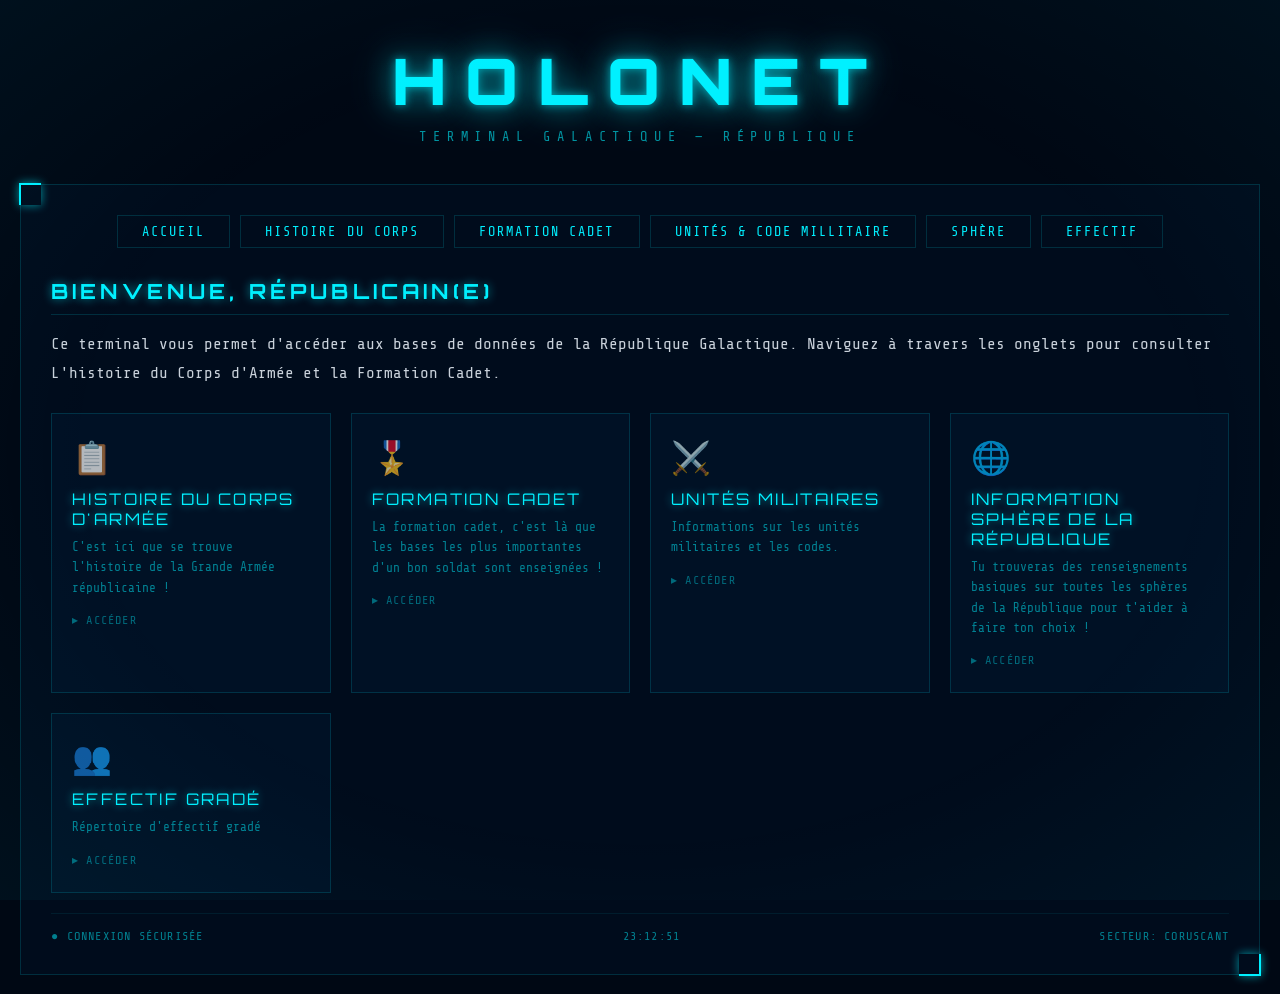
==== index.html @ aa52cb08 "Add files via upload" ====
<!DOCTYPE html>
<html lang="fr">
<head>
  <meta charset="UTF-8">
  <meta name="viewport" content="width=device-width, initial-scale=1.0">
  <title>HoloNet — Terminal Galactique de la République</title>
  <meta name="description" content="Terminal d'accès aux bases de données de la République Galactique. Histoire du Corps d'Armée et Formation Cadet.">
  <link rel="stylesheet" href="style.css">
  <link rel="icon" type="image/x-icon" href="images/ICONE.png">

  <!-- DISCORD / OPEN GRAPH EMBED -->
  <meta property="og:type" content="website">
  <meta property="og:title" content="HoloNet — République Galactique">
  <meta property="og:description" content="Terminal d'accès aux bases de données de la République. Histoire du Corps d'Armée et Formation Cadet.">
  <meta property="og:url" content="https://insanity-chan.github.io/Tryingthingsout/">
  <meta property="og:image" content="https://insanity-chan.github.io/Tryingthingsout/preview.png">
  <meta property="og:site_name" content="HoloNet">
  <meta name="theme-color" content="#00f0ff">

  <!-- TWITTER CARD -->
  <meta name="twitter:card" content="summary_large_image">
  <meta name="twitter:title" content="HoloNet — République Galactique">
  <meta name="twitter:description" content="Terminal d'accès aux bases de données de la République.">
  <meta name="twitter:image" content="https://insanity-chan.github.io/Tryingthingsout/preview.png">

  <style>
    /* === IMAGE EN ARRIÈRE-PLAN === */
    /* Remplace le chemin par ton image */
    body {
      background-image: url('images/fond.png');
      background-size: cover;
      background-position: center;
      background-attachment: fixed;
      background-repeat: no-repeat;
    }

    /* Voile sombre pour garder le texte lisible par-dessus l'image */
    body::before {
      content: '';
      position: fixed;
      top: 0; left: 0;
      width: 100%; height: 100%;
      background: rgba(0, 8, 20, 0.75);
      z-index: -1;
    }

    /* CARTES CLIQUABLES */
    .holo-cards-link {
      display: grid;
      grid-template-columns: repeat(auto-fit, minmax(250px, 1fr));
      gap: 20px;
      margin-top: 25px;
      text-decoration: none;
    }

    .holo-card-link {
      display: block;
      text-decoration: none;
      border: 1px solid var(--holo-dim);
      padding: 25px 20px;
      background: rgba(0, 26, 51, 0.4);
      transition: all 0.3s;
      position: relative;
      overflow: hidden;
    }

    .holo-card-link::before {
      content: '';
      position: absolute;
      top: 0; left: -100%;
      width: 100%; height: 100%;
      background: linear-gradient(90deg, transparent, rgba(0,240,255,0.05), transparent);
      transition: left 0.5s;
    }

    .holo-card-link:hover::before {
      left: 100%;
    }

    .holo-card-link:hover {
      border-color: var(--holo-cyan);
      box-shadow: 0 0 20px var(--holo-glow), inset 0 0 20px rgba(0,240,255,0.05);
      transform: translateY(-3px);
    }

    .holo-card-link .card-icon {
      font-size: 2rem;
      margin-bottom: 12px;
      opacity: 0.7;
    }

    .holo-card-link .card-title {
      font-family: 'Orbitron', sans-serif;
      font-size: 1rem;
      letter-spacing: 0.15em;
      text-transform: uppercase;
      color: var(--holo-cyan);
      text-shadow: 0 0 8px var(--holo-glow);
      margin-bottom: 8px;
    }

    .holo-card-link .card-desc {
      font-size: 0.8rem;
      opacity: 0.5;
      line-height: 1.6;
    }

    .holo-card-link .card-arrow {
      margin-top: 15px;
      font-size: 0.75rem;
      opacity: 0.4;
      letter-spacing: 0.1em;
      text-transform: uppercase;
    }

    .holo-card-link:hover .card-arrow {
      opacity: 1;
    }

    .holo-placeholder {
      border: 1px dashed var(--holo-dim);
      padding: 25px 20px;
      background: rgba(0, 26, 51, 0.2);
      transition: all 0.3s;
      cursor: default;
    }

    .holo-placeholder:hover {
      border-color: rgba(0,240,255,0.3);
      background: rgba(0, 26, 51, 0.3);
    }

    .holo-placeholder .card-icon {
      font-size: 2rem;
      margin-bottom: 12px;
      opacity: 0.4;
    }

    .holo-placeholder .card-title {
      font-family: 'Orbitron', sans-serif;
      font-size: 1rem;
      letter-spacing: 0.15em;
      text-transform: uppercase;
      color: var(--holo-cyan);
      opacity: 0.4;
      margin-bottom: 8px;
    }

    .holo-placeholder .card-desc {
      font-size: 0.8rem;
      opacity: 0.3;
      line-height: 1.6;
      font-style: italic;
    }

    .holo-placeholder .card-tag {
      display: inline-block;
      margin-top: 12px;
      font-size: 0.7rem;
      padding: 3px 10px;
      border: 1px solid var(--holo-dim);
      opacity: 0.3;
      letter-spacing: 0.1em;
      text-transform: uppercase;
    }
  </style>
</head>
<body>

  <div id="boot-screen">
    <div class="boot-text">&gt; INITIALISATION DU TERMINAL HOLONET...</div>
    <div class="boot-text">&gt; CONNEXION AU RÉSEAU DE LA RÉPUBLIQUE...</div>
    <div class="boot-text">&gt; AUTHENTIFICATION : ACCORDÉE</div>
    <div class="boot-text">&gt; CHARGEMENT DES DONNÉES...</div>
    <div class="boot-bar"><div class="boot-bar-fill"></div></div>
  </div>

  <div class="holo-header">
    <h1>HoloNet</h1>
    <div class="subtitle">Terminal Galactique — République</div>
  </div>

  <div class="holo-frame">

    <div class="holo-nav">
      <a href="index.html"><button>Accueil</button></a>
      <a href="histoir.html"><button>Histoire du Corps</button></a>
      <a href="formation.html"><button>Formation Cadet</button></a>
      <a href="unites.html"><button>Unités & Code Millitaire</button></a>
      <a href="sphere.html"><button>Sphère</button></a>
      <a href="effectif.html"><button>Effectif</button></a>
    </div>

    <div class="holo-panel active">
      <h2>Bienvenue, Républicain(e)</h2>
      <p>Ce terminal vous permet d'accéder aux bases de données de la République Galactique. Naviguez à travers les onglets pour consulter L'histoire du Corps d'Armée et la Formation Cadet.</p>

            <div class="holo-cards-link">

        <!-- CARTE CLIQUABLE 1 -->
        <a href="histoir.html" class="holo-card-link">
          <div class="card-icon">📋</div>
          <div class="card-title">Histoire du Corps d'Armée</div>
          <div class="card-desc">C'est ici que se trouve l'histoire de la Grande Armée républicaine !</div>
          <div class="card-arrow">▸ Accéder</div>
        </a>

        <!-- CARTE CLIQUABLE 2 -->
        <a href="formation.html" class="holo-card-link">
          <div class="card-icon">🎖️</div>
          <div class="card-title">Formation Cadet</div>
          <div class="card-desc">La formation cadet, c'est là que les bases les plus importantes d'un bon soldat sont enseignées !</div>
          <div class="card-arrow">▸ Accéder</div>
        </a>

        <!-- CARTE CLIQUABLE 3 -->
        <a href="unites.html" class="holo-card-link">
          <div class="card-icon">⚔️</div>
          <div class="card-title">Unités Militaires</div>
          <div class="card-desc">Informations sur les unités militaires et les codes.</div>
          <div class="card-arrow">▸ Accéder</div>
        </a>

        <!-- CARTE CLIQUABLE 4 -->
        <a href="sphere.html" class="holo-card-link">
          <div class="card-icon">🌐</div>
          <div class="card-title">Information Sphère de la République</div>
          <div class="card-desc">Tu trouveras des renseignements basiques sur toutes les sphères de la République pour t'aider à faire ton choix !</div>
          <div class="card-arrow">▸ Accéder</div>
        </a>

              <!-- CARTE CLIQUABLE 5 -->
        <a href="effectif.html" class="holo-card-link">
          <div class="card-icon">👥</div>
          <div class="card-title">Effectif Gradé</div>
          <div class="card-desc">Répertoire d'effectif gradé</div>
          <div class="card-arrow">▸ Accéder</div>
        </a>

      </div>

    <div class="holo-status">
      <span><span class="blink">●</span> CONNEXION SÉCURISÉE</span>
      <span id="horloge">--:--:--</span>
      <span>SECTEUR: CORUSCANT</span>
    </div>
  </div>

  <script>
   setTimeout(() => {
  document.getElementById('boot-screen').style.display = 'none';
}, 700);

    function updateClock() {
      const now = new Date();
      const h = String(now.getHours()).padStart(2, '0');
      const m = String(now.getMinutes()).padStart(2, '0');
      const s = String(now.getSeconds()).padStart(2, '0');
      document.getElementById('horloge').textContent = `${h}:${m}:${s}`;
    }
    setInterval(updateClock, 1000);
    updateClock();
  </script>
</body>
</html>
---- style.css ----
@import url('https://fonts.googleapis.com/css2?family=Orbitron:wght@400;700;900&family=Share+Tech+Mono&display=swap');

:root {
  --holo-cyan: #00f0ff;
  --holo-blue: #0a84ff;
  --holo-deep: #001a33;
  --holo-glow: rgba(0, 240, 255, 0.6);
  --holo-dim: rgba(0, 240, 255, 0.15);
  --bg-dark: #000814;
  --text-white: #e0e8f0;
}

* { margin: 0; padding: 0; box-sizing: border-box; }

a, a:visited { color: var(--holo-cyan); text-decoration: none; }

body {
  background: var(--bg-dark);
  color: var(--text-white);
  font-family: 'Share Tech Mono', monospace;
  overflow-x: hidden;
  min-height: 100vh;
  position: relative;
}

body::before {
  content: '';
  position: fixed;
  top: 0; left: 0;
  width: 100%; height: 100%;
  background: repeating-linear-gradient(0deg, transparent 0px, transparent 2px, rgba(0,240,255,0.03) 3px, rgba(0,240,255,0.03) 4px);
  pointer-events: none;
  z-index: 9999;
}

body::after {
  content: '';
  position: fixed;
  top: 0; left: 0;
  width: 100%; height: 100%;
  background: radial-gradient(ellipse at center, transparent 60%, rgba(0,240,255,0.04) 100%);
  pointer-events: none;
  z-index: 9998;
  animation: flicker 6s infinite;
}

@keyframes flicker {
  0%,100% { opacity: 1; }
  92% { opacity: 1; }
  93% { opacity: 0.85; }
  94% { opacity: 1; }
  96% { opacity: 0.9; }
  97% { opacity: 1; }
}

.holo-header {
  text-align: center;
  padding: 40px 20px 20px;
}

.holo-header h1 {
  font-family: 'Orbitron', sans-serif;
  font-weight: 900;
  font-size: clamp(2rem, 6vw, 4rem);
  letter-spacing: 0.3em;
  text-transform: uppercase;
  color: var(--holo-cyan);
  text-shadow: 0 0 10px var(--holo-glow), 0 0 30px var(--holo-glow), 0 0 60px rgba(0,240,255,0.3);
  animation: textGlow 3s ease-in-out infinite alternate;
}

@keyframes textGlow {
  from { text-shadow: 0 0 10px var(--holo-glow), 0 0 30px var(--holo-glow), 0 0 60px rgba(0,240,255,0.3); }
  to   { text-shadow: 0 0 15px var(--holo-glow), 0 0 45px var(--holo-glow), 0 0 80px rgba(0,240,255,0.5); }
}

.holo-header .subtitle {
  font-size: 0.85rem;
  letter-spacing: 0.5em;
  margin-top: 8px;
  opacity: 0.6;
  text-transform: uppercase;
  color: var(--holo-cyan);
}

.holo-frame {
  position: relative;
  border: 1px solid var(--holo-dim);
  background: rgba(0, 26, 51, 0.3);
  backdrop-filter: blur(2px);
  margin: 20px;
  padding: 30px;
}

.holo-frame::before,
.holo-frame::after {
  content: '';
  position: absolute;
  width: 20px; height: 20px;
  border: 2px solid var(--holo-cyan);
  box-shadow: 0 0 10px var(--holo-glow);
}

.holo-frame::before { top: -2px; left: -2px; border-right: none; border-bottom: none; }
.holo-frame::after  { bottom: -2px; right: -2px; border-left: none; border-top: none; }

.holo-nav {
  display: flex;
  justify-content: center;
  gap: 10px;
  flex-wrap: wrap;
  margin-bottom: 30px;
}

.holo-nav a { text-decoration: none; }

.holo-nav button {
  background: transparent;
  border: 1px solid var(--holo-dim);
  color: var(--holo-cyan);
  padding: 8px 24px;
  font-family: 'Share Tech Mono', monospace;
  font-size: 0.85rem;
  letter-spacing: 0.15em;
  text-transform: uppercase;
  cursor: pointer;
  transition: all 0.3s;
}

.holo-nav button:hover,
.holo-nav button.active {
  border-color: var(--holo-cyan);
  background: var(--holo-dim);
  box-shadow: 0 0 15px var(--holo-glow), inset 0 0 15px rgba(0,240,255,0.1);
  text-shadow: 0 0 8px var(--holo-glow);
}

.holo-panel {
  display: none;
  animation: panelFade 0.5s ease;
}

.holo-panel.active { display: block; }

@keyframes panelFade {
  from { opacity: 0; transform: translateY(10px); }
  to   { opacity: 1; transform: translateY(0); }
}

.holo-panel h2 {
  font-family: 'Orbitron', sans-serif;
  font-size: 1.3rem;
  letter-spacing: 0.2em;
  margin-bottom: 15px;
  text-transform: uppercase;
  border-bottom: 1px solid var(--holo-dim);
  padding-bottom: 10px;
  color: var(--holo-cyan);
  text-shadow: 0 0 10px var(--holo-glow);
}

.holo-panel p {
  line-height: 1.8;
  opacity: 0.9;
  margin-bottom: 15px;
  color: var(--text-white);
}

.holo-table {
  width: 100%;
  border-collapse: collapse;
  margin-top: 15px;
}

.holo-table th {
  text-align: left;
  padding: 10px;
  border-bottom: 1px solid var(--holo-cyan);
  text-transform: uppercase;
  letter-spacing: 0.1em;
  font-size: 0.8rem;
  color: var(--holo-cyan);
  text-shadow: 0 0 5px var(--holo-glow);
}

.holo-table td {
  padding: 10px;
  border-bottom: 1px solid var(--holo-dim);
  opacity: 0.9;
  color: var(--text-white);
}

.holo-table tr:hover td {
  background: var(--holo-dim);
  opacity: 1;
}

.holo-form input,
.holo-form textarea {
  width: 100%;
  background: rgba(0, 26, 51, 0.5);
  border: 1px solid var(--holo-dim);
  color: var(--text-white);
  padding: 10px 14px;
  font-family: 'Share Tech Mono', monospace;
  font-size: 0.9rem;
  margin-bottom: 12px;
  transition: all 0.3s;
}

.holo-form input:focus,
.holo-form textarea:focus {
  outline: none;
  border-color: var(--holo-cyan);
  box-shadow: 0 0 10px var(--holo-glow);
}

.holo-form button {
  background: transparent;
  border: 1px solid var(--holo-cyan);
  color: var(--holo-cyan);
  padding: 10px 30px;
  font-family: 'Orbitron', sans-serif;
  font-size: 0.85rem;
  letter-spacing: 0.2em;
  text-transform: uppercase;
  cursor: pointer;
  transition: all 0.3s;
}

.holo-form button:hover {
  background: var(--holo-dim);
  box-shadow: 0 0 20px var(--holo-glow);
}

.holo-status {
  display: flex;
  justify-content: space-between;
  align-items: center;
  margin-top: 20px;
  padding-top: 15px;
  border-top: 1px solid var(--holo-dim);
  font-size: 0.75rem;
  opacity: 0.5;
  letter-spacing: 0.1em;
  color: var(--holo-cyan);
}

.blink { animation: blink 1.5s infinite; }

@keyframes blink {
  0%,100% { opacity: 1; }
  50% { opacity: 0.2; }
}

.holo-grid {
  display: grid;
  grid-template-columns: repeat(auto-fit, minmax(200px, 1fr));
  gap: 15px;
  margin-top: 15px;
}

.holo-card {
  border: 1px solid var(--holo-dim);
  padding: 15px;
  background: rgba(0, 26, 51, 0.2);
  transition: all 0.3s;
}

.holo-card:hover {
  border-color: var(--holo-cyan);
  box-shadow: 0 0 15px var(--holo-glow);
}

.holo-card .label {
  font-size: 0.7rem;
  opacity: 0.6;
  text-transform: uppercase;
  letter-spacing: 0.15em;
  color: var(--holo-cyan);
  text-shadow: 0 0 5px var(--holo-glow);
}

.holo-card .value {
  font-family: 'Orbitron', sans-serif;
  font-size: 1.5rem;
  margin-top: 5px;
  text-shadow: 0 0 10px var(--holo-glow);
  color: var(--text-white);
}

#boot-screen {
  position: fixed;
  top: 0; left: 0;
  width: 100%; height: 100%;
  background: var(--bg-dark);
  z-index: 10000;
  display: flex;
  align-items: center;
  justify-content: center;
  flex-direction: column;
}

#boot-screen .boot-text {
  font-size: 0.9rem;
  opacity: 0.7;
  margin: 4px 0;
  color: var(--holo-cyan);
}

#boot-screen .boot-bar {
  width: 300px;
  height: 2px;
  background: var(--holo-dim);
  margin-top: 20px;
  overflow: hidden;
}

#boot-screen .boot-bar-fill {
  height: 100%;
  background: var(--holo-cyan);
  box-shadow: 0 0 10px var(--holo-glow);
  width: 0%;
  animation: bootLoad 0.5s ease forwards;
}

@keyframes bootLoad { to { width: 100%; } }

/* === PAGES HISTOIRE ET FORMATION === */

.holo-section {
  margin-top: 40px;
  padding-top: 20px;
  border-top: 1px solid var(--holo-dim);
  animation: panelFade 0.5s ease;
}

.holo-section h2 {
  font-family: 'Orbitron', sans-serif;
  font-size: 1.3rem;
  letter-spacing: 0.2em;
  margin-bottom: 15px;
  text-transform: uppercase;
  text-shadow: 0 0 10px var(--holo-glow);
  color: var(--holo-cyan);
}

.holo-section h3 {
  font-family: 'Orbitron', sans-serif;
  font-size: 1rem;
  letter-spacing: 0.15em;
  margin: 25px 0 10px;
  text-transform: uppercase;
  color: var(--holo-cyan);
  opacity: 0.9;
}

.holo-section h4 {
  font-size: 0.9rem;
  letter-spacing: 0.1em;
  margin: 20px 0 8px;
  text-transform: uppercase;
  opacity: 0.8;
  color: var(--holo-cyan);
}

.holo-section p {
  line-height: 1.8;
  opacity: 0.9;
  margin-bottom: 12px;
  color: var(--text-white);
}

.holo-intro {
  font-style: italic;
  opacity: 0.7 !important;
  color: var(--text-white) !important;
}

.holo-note {
  font-size: 0.8rem;
  opacity: 0.6 !important;
  font-style: italic;
  color: var(--text-white) !important;
}

.holo-list {
  list-style: none;
  padding-left: 0;
}

.holo-list li {
  padding: 8px 0 8px 20px;
  position: relative;
  line-height: 1.7;
  opacity: 0.9;
  border-bottom: 1px solid rgba(0,240,255,0.05);
  color: var(--text-white);
}

.holo-list li::before {
  content: '▸';
  position: absolute;
  left: 0;
  color: var(--holo-cyan);
  text-shadow: 0 0 5px var(--holo-glow);
}

.holo-list li strong {
  color: var(--holo-cyan);
  text-shadow: 0 0 5px var(--holo-glow);
}

.holo-sommaire {
  display: flex;
  flex-direction: column;
  gap: 8px;
}

.holo-link {
  color: var(--holo-cyan);
  text-decoration: none;
  padding: 10px 15px;
  border: 1px solid var(--holo-dim);
  transition: all 0.3s;
  font-size: 0.9rem;
  letter-spacing: 0.1em;
}

.holo-link:hover {
  border-color: var(--holo-cyan);
  background: var(--holo-dim);
  box-shadow: 0 0 10px var(--holo-glow);
  padding-left: 25px;
}

.holo-rank-block {
  margin: 25px 0;
  padding: 15px;
  border: 1px solid var(--holo-dim);
  background: rgba(0,26,51,0.2);
}

.holo-rank-category {
  font-family: 'Orbitron', sans-serif;
  font-size: 1rem;
  letter-spacing: 0.15em;
  text-transform: uppercase;
  color: var(--holo-cyan);
  text-shadow: 0 0 8px var(--holo-glow);
  margin-bottom: 8px;
}

.holo-rank-desc {
  font-size: 0.85rem;
  opacity: 0.7;
  line-height: 1.6;
  margin-bottom: 12px;
  color: var(--text-white);
}

.holo-rank-list {
  display: flex;
  flex-direction: column;
  gap: 6px;
}

.holo-rank-item {
  display: flex;
  align-items: center;
  gap: 12px;
  padding: 8px 12px;
  border: 1px solid rgba(0,240,255,0.08);
  background: rgba(0,26,51,0.3);
  font-size: 0.95rem;
  transition: all 0.3s;
  color: var(--text-white);
}

.holo-rank-item:hover {
  border-color: var(--holo-cyan);
  box-shadow: 0 0 10px var(--holo-glow);
}

.rank-num {
  font-family: 'Orbitron', sans-serif;
  font-weight: 700;
  font-size: 0.8rem;
  color: var(--bg-dark);
  background: var(--holo-cyan);
  padding: 2px 8px;
  border-radius: 2px;
  min-width: 28px;
  text-align: center;
}

.holo-presentation {
  padding: 15px;
  border: 1px solid var(--holo-dim);
  background: rgba(0,26,51,0.2);
}

.holo-presentation p {
  color: var(--text-white);
}

.holo-dialogue {
  padding: 15px;
  margin: 10px 0;
  border-left: 2px solid var(--holo-cyan);
  background: rgba(0,240,255,0.05);
  font-style: italic;
  line-height: 2;
  text-shadow: 0 0 5px var(--holo-glow);
  color: var(--text-white);
}

.holo-serment {
  padding: 30px;
  margin: 0 20px;
  border: 1px solid var(--holo-cyan);
  background: rgba(0,240,255,0.05);
  text-align: center;
  font-family: 'Orbitron', sans-serif;
  font-size: 1.1rem;
  line-height: 2;
  letter-spacing: 0.05em;
  text-shadow: 0 0 15px var(--holo-glow);
  box-shadow: 0 0 30px rgba(0,240,255,0.1), inset 0 0 30px rgba(0,240,255,0.05);
  color: var(--text-white);
}


.holo-banner {
  padding: 20px;
  border: 1px solid var(--holo-dim);
  background: rgba(0,26,51,0.2);
  margin-bottom: 20px;
  line-height: 1.8;
  color: var(--text-white);
}

.holo-battle {
  margin: 20px 0;
  padding: 15px;
  border-left: 2px solid var(--holo-cyan);
  background: rgba(0,240,255,0.03);
  color: var(--text-white);
}

.holo-battle h3 {
  margin-top: 0;
}

.holo-battle p {
  margin-bottom: 8px;
}

/* === TIMELINE === */
.holo-timeline {
  position: relative;
  padding: 20px 0;
}

.holo-timeline::before {
  content: '';
  position: absolute;
  left: 80px;
  top: 0;
  bottom: 0;
  width: 2px;
  background: linear-gradient(to bottom, transparent, var(--holo-cyan), var(--holo-cyan), transparent);
  box-shadow: 0 0 10px var(--holo-glow);
}

.holo-event {
  position: relative;
  margin-bottom: 50px;
  padding-left: 120px;
  padding-bottom: 40px;
  border-bottom: 1px solid var(--holo-dim);
}

.holo-event:last-child {
  border-bottom: none;
}

.holo-event::before {
  content: '';
  position: absolute;
  left: 73px;
  top: 5px;
  width: 16px;
  height: 16px;
  border-radius: 50%;
  background: var(--bg-dark);
  border: 2px solid var(--holo-cyan);
  box-shadow: 0 0 12px var(--holo-glow);
  z-index: 1;
}

.holo-event-year {
  position: absolute;
  left: 0;
  top: 0;
  width: 65px;
  text-align: right;
  font-family: 'Orbitron', sans-serif;
  font-size: 0.75rem;
  font-weight: 700;
  color: var(--holo-cyan);
  text-shadow: 0 0 8px var(--holo-glow);
  letter-spacing: 0.05em;
  line-height: 1.3;
}

.holo-event-title {
  font-family: 'Orbitron', sans-serif;
  font-size: 1.1rem;
  letter-spacing: 0.15em;
  text-transform: uppercase;
  color: var(--holo-cyan);
  text-shadow: 0 0 10px var(--holo-glow);
  margin-bottom: 15px;
}

.holo-event-image {
  width: 100%;
  max-width: 400px;
  height: 200px;
  object-fit: cover;
  border: 1px solid var(--holo-dim);
  background: rgba(0, 8, 20, 0.5);
  display: block;
  margin-bottom: 15px;
  transition: all 0.3s;
}

.holo-event-image:hover {
  border-color: var(--holo-cyan);
  box-shadow: 0 0 15px var(--holo-glow);
}

.holo-event-image.placeholder {
  display: flex;
  align-items: center;
  justify-content: center;
  font-size: 0.8rem;
  opacity: 0.3;
  font-style: italic;
}

.holo-event-text {
  line-height: 1.8;
  opacity: 0.9;
  font-size: 0.9rem;
  color: var(--text-white);
}

.holo-event-text p {
  margin-bottom: 10px;
  color: var(--text-white);
}

.holo-intro-banner {
  padding: 20px;
  border: 1px solid var(--holo-dim);
  background: rgba(0, 26, 51, 0.3);
  margin-bottom: 30px;
  line-height: 1.8;
  font-size: 0.9rem;
  opacity: 0.9;
  color: var(--text-white);
}

.holo-intro-banner p {
  margin-bottom: 10px;
  color: var(--text-white);
}

.holo-intro-banner p:last-child {
  margin-bottom: 0;
}

/* === TABLEAU UNITÉS === */
.holo-table-wrap {
  overflow-x: auto;
  margin: 20px 0;
}

.holo-table-unites {
  width: 100%;
  border-collapse: collapse;
  font-size: 0.85rem;
}

.holo-table-unites th {
  text-align: left;
  padding: 12px 10px;
  border-bottom: 2px solid var(--holo-cyan);
  text-transform: uppercase;
  letter-spacing: 0.1em;
  font-size: 0.75rem;
  color: var(--holo-cyan);
  text-shadow: 0 0 5px var(--holo-glow);
  background: rgba(0, 26, 51, 0.4);
  white-space: nowrap;
}

.holo-table-unites td {
  padding: 10px;
  border-bottom: 1px solid var(--holo-dim);
  opacity: 0.9;
  line-height: 1.5;
  color: var(--text-white);
}

.holo-table-unites tr:hover td {
  background: var(--holo-dim);
  opacity: 1;
}

.holo-table-unites tr:nth-child(even) td {
  background: rgba(0, 240, 255, 0.02);
}

.holo-table-unites tr:nth-child(even):hover td {
  background: var(--holo-dim);
}

/* === CODES D'ALERTE === */
.holo-codes-grid {
  display: grid;
  grid-template-columns: repeat(auto-fit, minmax(280px, 1fr));
  gap: 15px;
  margin-top: 20px;
}

.holo-code-card {
  border: 1px solid var(--holo-dim);
  padding: 20px;
  background: rgba(0, 26, 51, 0.2);
  transition: all 0.3s;
  position: relative;
}

.holo-code-card:hover {
  border-color: var(--holo-cyan);
  box-shadow: 0 0 15px var(--holo-glow);
}

.holo-code-card .code-name {
  font-family: 'Orbitron', sans-serif;
  font-size: 1.3rem;
  letter-spacing: 0.2em;
  text-transform: uppercase;
  text-shadow: 0 0 10px var(--holo-glow);
  margin-bottom: 10px;
}

.holo-code-card .code-desc {
  font-size: 0.85rem;
  line-height: 1.7;
  opacity: 0.85;
  color: var(--text-white);
}

.code-noir .code-name { color: #888; text-shadow: 0 0 10px rgba(136,136,136,0.4); }
.code-noir { border-left: 3px solid #666; }

.code-rouge .code-name { color: #ff2233; text-shadow: 0 0 10px rgba(255,34,51,0.6); }
.code-rouge { border-left: 3px solid #ff2233; }

.code-orange .code-name { color: #ff8800; text-shadow: 0 0 10px rgba(255,136,0,0.6); }
.code-orange { border-left: 3px solid #ff8800; }

.code-vert .code-name { color: #00ff66; text-shadow: 0 0 10px rgba(0,255,102,0.6); }
.code-vert { border-left: 3px solid #00ff66; }

.code-blanc .code-name { color: #cccccc; text-shadow: 0 0 10px rgba(200,200,200,0.4); }
.code-blanc { border-left: 3px solid #cccccc; }

/* === RESPONSIVE === */
@media (max-width: 600px) {
  .holo-frame {
    padding: 15px;
    margin: 10px;
  }

  .holo-header h1 {
    font-size: 1.5rem;
  }

  .holo-header .subtitle {
    font-size: 0.65rem;
  }

  .holo-nav button {
    padding: 6px 12px;
    font-size: 0.75rem;
  }

  .holo-timeline::before {
    left: 20px;
  }

  .holo-event {
    padding-left: 50px;
  }

  .holo-event::before {
    left: 13px;
  }

  .holo-event-year {
    position: relative;
    width: auto;
    text-align: left;
    margin-bottom: 10px;
    font-size: 0.85rem;
  }

  .holo-event-image {
    max-width: 100%;
  }
}
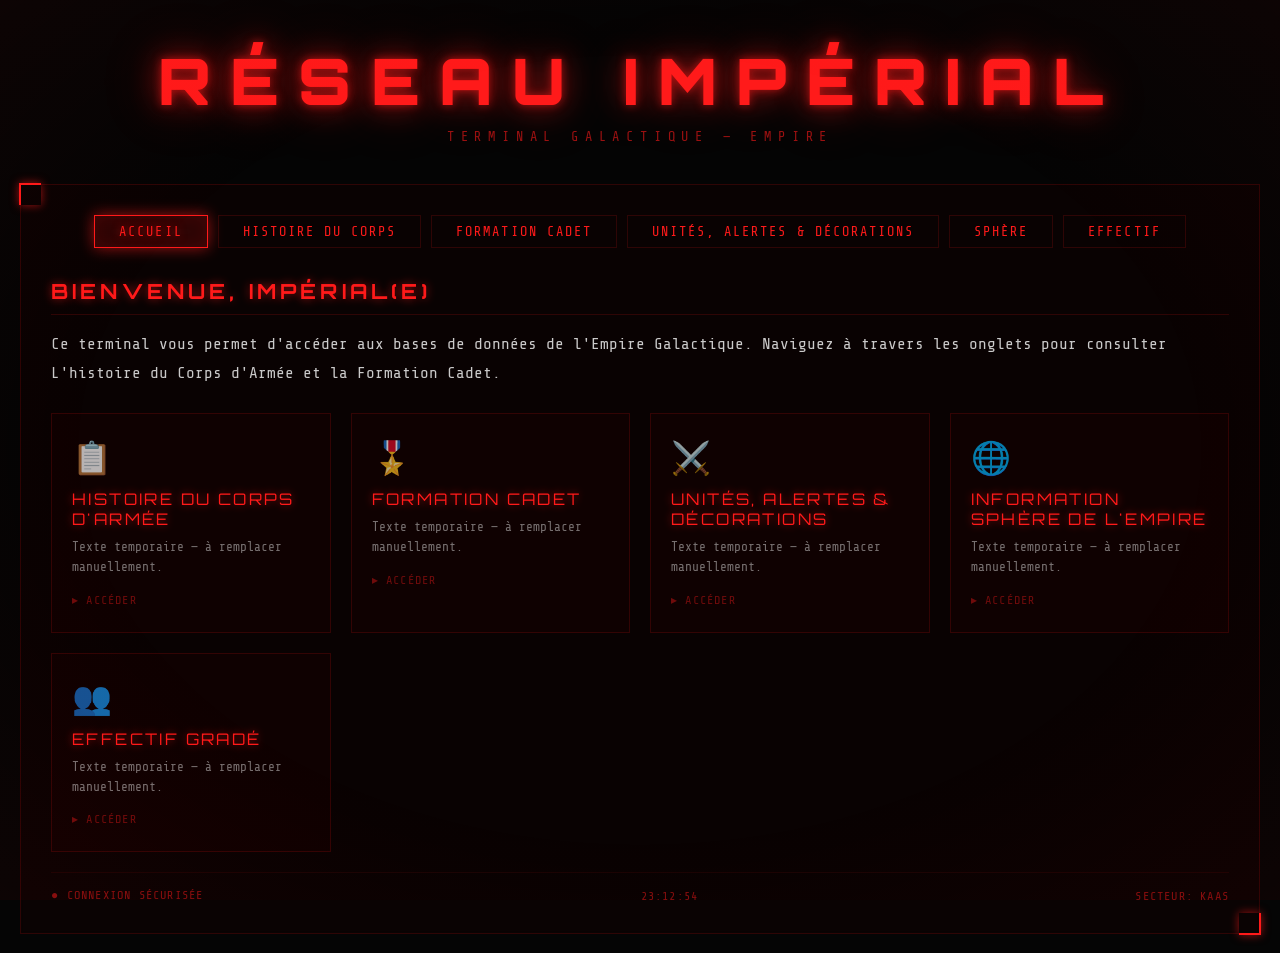
==== commit 37d0a530: "Update index.html" ====
--- a/index.html
+++ b/index.html
@@ -3,29 +3,27 @@
 <head>
   <meta charset="UTF-8">
   <meta name="viewport" content="width=device-width, initial-scale=1.0">
-  <title>HoloNet — Terminal Galactique de la République</title>
-  <meta name="description" content="Terminal d'accès aux bases de données de la République Galactique. Histoire du Corps d'Armée et Formation Cadet.">
+  <title>Réseau Impérial — Terminal Galactique de l'Empire</title>
+  <meta name="description" content="Terminal d'accès aux bases de données de l'Empire Galactique. Histoire du Corps d'Armée et Formation Cadet.">
   <link rel="stylesheet" href="style.css">
   <link rel="icon" type="image/x-icon" href="images/ICONE.png">
 
   <!-- DISCORD / OPEN GRAPH EMBED -->
   <meta property="og:type" content="website">
-  <meta property="og:title" content="HoloNet — République Galactique">
-  <meta property="og:description" content="Terminal d'accès aux bases de données de la République. Histoire du Corps d'Armée et Formation Cadet.">
-  <meta property="og:url" content="https://insanity-chan.github.io/Tryingthingsout/">
-  <meta property="og:image" content="https://insanity-chan.github.io/Tryingthingsout/preview.png">
-  <meta property="og:site_name" content="HoloNet">
-  <meta name="theme-color" content="#00f0ff">
+  <meta property="og:title" content="Réseau Impérial — Empire Galactique">
+  <meta property="og:description" content="Terminal d'accès aux bases de données de l'Empire. Histoire du Corps d'Armée et Formation Cadet.">
+  <meta property="og:url" content="https://insanity-chan.github.io/Imperial/">
+  <meta property="og:image" content="https://insanity-chan.github.io/Imperial/preview.png">
+  <meta property="og:site_name" content="Réseau Impérial">
+  <meta name="theme-color" content="#ff1a1a">
 
   <!-- TWITTER CARD -->
   <meta name="twitter:card" content="summary_large_image">
-  <meta name="twitter:title" content="HoloNet — République Galactique">
-  <meta name="twitter:description" content="Terminal d'accès aux bases de données de la République.">
-  <meta name="twitter:image" content="https://insanity-chan.github.io/Tryingthingsout/preview.png">
+  <meta name="twitter:title" content="Réseau Impérial — Empire Galactique">
+  <meta name="twitter:description" content="Terminal d'accès aux bases de données de l'Empire.">
+  <meta name="twitter:image" content="https://insanity-chan.github.io/Imperial/preview.png">
 
   <style>
-    /* === IMAGE EN ARRIÈRE-PLAN === */
-    /* Remplace le chemin par ton image */
     body {
       background-image: url('images/fond.png');
       background-size: cover;
@@ -34,17 +32,15 @@
       background-repeat: no-repeat;
     }
 
-    /* Voile sombre pour garder le texte lisible par-dessus l'image */
     body::before {
       content: '';
       position: fixed;
       top: 0; left: 0;
       width: 100%; height: 100%;
-      background: rgba(0, 8, 20, 0.75);
+      background: rgba(5, 5, 5, 0.75);
       z-index: -1;
     }
 
-    /* CARTES CLIQUABLES */
     .holo-cards-link {
       display: grid;
       grid-template-columns: repeat(auto-fit, minmax(250px, 1fr));
@@ -58,7 +54,7 @@
       text-decoration: none;
       border: 1px solid var(--holo-dim);
       padding: 25px 20px;
-      background: rgba(0, 26, 51, 0.4);
+      background: rgba(26, 0, 0, 0.4);
       transition: all 0.3s;
       position: relative;
       overflow: hidden;
@@ -69,7 +65,7 @@
       position: absolute;
       top: 0; left: -100%;
       width: 100%; height: 100%;
-      background: linear-gradient(90deg, transparent, rgba(0,240,255,0.05), transparent);
+      background: linear-gradient(90deg, transparent, rgba(255,26,26,0.05), transparent);
       transition: left 0.5s;
     }
 
@@ -79,7 +75,7 @@
 
     .holo-card-link:hover {
       border-color: var(--holo-cyan);
-      box-shadow: 0 0 20px var(--holo-glow), inset 0 0 20px rgba(0,240,255,0.05);
+      box-shadow: 0 0 20px var(--holo-glow), inset 0 0 20px rgba(255,26,26,0.05);
       transform: translateY(-3px);
     }
 
@@ -120,14 +116,14 @@
     .holo-placeholder {
       border: 1px dashed var(--holo-dim);
       padding: 25px 20px;
-      background: rgba(0, 26, 51, 0.2);
+      background: rgba(26, 0, 0, 0.2);
       transition: all 0.3s;
       cursor: default;
     }
 
     .holo-placeholder:hover {
-      border-color: rgba(0,240,255,0.3);
-      background: rgba(0, 26, 51, 0.3);
+      border-color: rgba(255,26,26,0.3);
+      background: rgba(26, 0, 0, 0.3);
     }
 
     .holo-placeholder .card-icon {
@@ -168,88 +164,84 @@
 <body>
 
   <div id="boot-screen">
-    <div class="boot-text">&gt; INITIALISATION DU TERMINAL HOLONET...</div>
-    <div class="boot-text">&gt; CONNEXION AU RÉSEAU DE LA RÉPUBLIQUE...</div>
+    <div class="boot-text">&gt; INITIALISATION DU TERMINAL IMPÉRIAL...</div>
+    <div class="boot-text">&gt; CONNEXION AU RÉSEAU DE L'EMPIRE...</div>
     <div class="boot-text">&gt; AUTHENTIFICATION : ACCORDÉE</div>
     <div class="boot-text">&gt; CHARGEMENT DES DONNÉES...</div>
     <div class="boot-bar"><div class="boot-bar-fill"></div></div>
   </div>
 
   <div class="holo-header">
-    <h1>HoloNet</h1>
-    <div class="subtitle">Terminal Galactique — République</div>
+    <h1>Réseau Impérial</h1>
+    <div class="subtitle">Terminal Galactique — Empire</div>
   </div>
 
   <div class="holo-frame">
 
     <div class="holo-nav">
-      <a href="index.html"><button>Accueil</button></a>
+      <a href="index.html"><button class="active">Accueil</button></a>
       <a href="histoir.html"><button>Histoire du Corps</button></a>
       <a href="formation.html"><button>Formation Cadet</button></a>
-      <a href="unites.html"><button>Unités & Code Millitaire</button></a>
+      <a href="unites.html"><button>Unités, Alertes & Décorations</button></a>
       <a href="sphere.html"><button>Sphère</button></a>
       <a href="effectif.html"><button>Effectif</button></a>
     </div>
 
     <div class="holo-panel active">
-      <h2>Bienvenue, Républicain(e)</h2>
-      <p>Ce terminal vous permet d'accéder aux bases de données de la République Galactique. Naviguez à travers les onglets pour consulter L'histoire du Corps d'Armée et la Formation Cadet.</p>
-
-            <div class="holo-cards-link">
-
-        <!-- CARTE CLIQUABLE 1 -->
-        <a href="histoir.html" class="holo-card-link">
+      <h2>Bienvenue, Impérial(e)</h2>
+      <p>Ce terminal vous permet d'accéder aux bases de données de l'Empire Galactique. Naviguez à travers les onglets pour consulter L'histoire du Corps d'Armée et la Formation Cadet.</p>
+
+      <div class="holo-cards-link">
+
+        <a href="histoire.html" class="holo-card-link">
           <div class="card-icon">📋</div>
           <div class="card-title">Histoire du Corps d'Armée</div>
-          <div class="card-desc">C'est ici que se trouve l'histoire de la Grande Armée républicaine !</div>
-          <div class="card-arrow">▸ Accéder</div>
-        </a>
-
-        <!-- CARTE CLIQUABLE 2 -->
+          <div class="card-desc">Texte temporaire — à remplacer manuellement.</div>
+          <div class="card-arrow">▸ Accéder</div>
+        </a>
+
         <a href="formation.html" class="holo-card-link">
           <div class="card-icon">🎖️</div>
           <div class="card-title">Formation Cadet</div>
-          <div class="card-desc">La formation cadet, c'est là que les bases les plus importantes d'un bon soldat sont enseignées !</div>
-          <div class="card-arrow">▸ Accéder</div>
-        </a>
-
-        <!-- CARTE CLIQUABLE 3 -->
+          <div class="card-desc">Texte temporaire — à remplacer manuellement.</div>
+          <div class="card-arrow">▸ Accéder</div>
+        </a>
+
         <a href="unites.html" class="holo-card-link">
           <div class="card-icon">⚔️</div>
-          <div class="card-title">Unités Militaires</div>
-          <div class="card-desc">Informations sur les unités militaires et les codes.</div>
-          <div class="card-arrow">▸ Accéder</div>
-        </a>
-
-        <!-- CARTE CLIQUABLE 4 -->
+          <div class="card-title">Unités, Alertes & Décorations</div>
+          <div class="card-desc">Texte temporaire — à remplacer manuellement.</div>
+          <div class="card-arrow">▸ Accéder</div>
+        </a>
+
         <a href="sphere.html" class="holo-card-link">
           <div class="card-icon">🌐</div>
-          <div class="card-title">Information Sphère de la République</div>
-          <div class="card-desc">Tu trouveras des renseignements basiques sur toutes les sphères de la République pour t'aider à faire ton choix !</div>
-          <div class="card-arrow">▸ Accéder</div>
-        </a>
-
-              <!-- CARTE CLIQUABLE 5 -->
+          <div class="card-title">Information Sphère de l'Empire</div>
+          <div class="card-desc">Texte temporaire — à remplacer manuellement.</div>
+          <div class="card-arrow">▸ Accéder</div>
+        </a>
+
         <a href="effectif.html" class="holo-card-link">
           <div class="card-icon">👥</div>
           <div class="card-title">Effectif Gradé</div>
-          <div class="card-desc">Répertoire d'effectif gradé</div>
+          <div class="card-desc">Texte temporaire — à remplacer manuellement.</div>
           <div class="card-arrow">▸ Accéder</div>
         </a>
 
       </div>
+    </div>
 
     <div class="holo-status">
       <span><span class="blink">●</span> CONNEXION SÉCURISÉE</span>
       <span id="horloge">--:--:--</span>
-      <span>SECTEUR: CORUSCANT</span>
+      <span>SECTEUR: KAAS</span>
     </div>
   </div>
 
   <script>
-   setTimeout(() => {
-  document.getElementById('boot-screen').style.display = 'none';
-}, 700);
+    setTimeout(() => {
+      document.getElementById('boot-screen').style.display = 'none';
+    }, 700);
 
     function updateClock() {
       const now = new Date();
--- a/style.css
+++ b/style.css
@@ -1,13 +1,13 @@
 @import url('https://fonts.googleapis.com/css2?family=Orbitron:wght@400;700;900&family=Share+Tech+Mono&display=swap');
 
 :root {
-  --holo-cyan: #00f0ff;
-  --holo-blue: #0a84ff;
-  --holo-deep: #001a33;
-  --holo-glow: rgba(0, 240, 255, 0.6);
-  --holo-dim: rgba(0, 240, 255, 0.15);
-  --bg-dark: #000814;
-  --text-white: #e0e8f0;
+  --holo-cyan: #ff1a1a;
+  --holo-blue: #8a0a0a;
+  --holo-deep: #1a0000;
+  --holo-glow: rgba(255, 26, 26, 0.6);
+  --holo-dim: rgba(255, 26, 26, 0.15);
+  --bg-dark: #050505;
+  --text-white: #e0e0e0;
 }
 
 * { margin: 0; padding: 0; box-sizing: border-box; }
@@ -28,7 +28,7 @@
   position: fixed;
   top: 0; left: 0;
   width: 100%; height: 100%;
-  background: repeating-linear-gradient(0deg, transparent 0px, transparent 2px, rgba(0,240,255,0.03) 3px, rgba(0,240,255,0.03) 4px);
+  background: repeating-linear-gradient(0deg, transparent 0px, transparent 2px, rgba(255,26,26,0.03) 3px, rgba(255,26,26,0.03) 4px);
   pointer-events: none;
   z-index: 9999;
 }
@@ -38,7 +38,7 @@
   position: fixed;
   top: 0; left: 0;
   width: 100%; height: 100%;
-  background: radial-gradient(ellipse at center, transparent 60%, rgba(0,240,255,0.04) 100%);
+  background: radial-gradient(ellipse at center, transparent 60%, rgba(255,26,26,0.04) 100%);
   pointer-events: none;
   z-index: 9998;
   animation: flicker 6s infinite;
@@ -65,13 +65,13 @@
   letter-spacing: 0.3em;
   text-transform: uppercase;
   color: var(--holo-cyan);
-  text-shadow: 0 0 10px var(--holo-glow), 0 0 30px var(--holo-glow), 0 0 60px rgba(0,240,255,0.3);
+  text-shadow: 0 0 10px var(--holo-glow), 0 0 30px var(--holo-glow), 0 0 60px rgba(255,26,26,0.3);
   animation: textGlow 3s ease-in-out infinite alternate;
 }
 
 @keyframes textGlow {
-  from { text-shadow: 0 0 10px var(--holo-glow), 0 0 30px var(--holo-glow), 0 0 60px rgba(0,240,255,0.3); }
-  to   { text-shadow: 0 0 15px var(--holo-glow), 0 0 45px var(--holo-glow), 0 0 80px rgba(0,240,255,0.5); }
+  from { text-shadow: 0 0 10px var(--holo-glow), 0 0 30px var(--holo-glow), 0 0 60px rgba(255,26,26,0.3); }
+  to   { text-shadow: 0 0 15px var(--holo-glow), 0 0 45px var(--holo-glow), 0 0 80px rgba(255,26,26,0.5); }
 }
 
 .holo-header .subtitle {
@@ -86,7 +86,7 @@
 .holo-frame {
   position: relative;
   border: 1px solid var(--holo-dim);
-  background: rgba(0, 26, 51, 0.3);
+  background: rgba(26, 0, 0, 0.3);
   backdrop-filter: blur(2px);
   margin: 20px;
   padding: 30px;
@@ -131,7 +131,7 @@
 .holo-nav button.active {
   border-color: var(--holo-cyan);
   background: var(--holo-dim);
-  box-shadow: 0 0 15px var(--holo-glow), inset 0 0 15px rgba(0,240,255,0.1);
+  box-shadow: 0 0 15px var(--holo-glow), inset 0 0 15px rgba(255,26,26,0.1);
   text-shadow: 0 0 8px var(--holo-glow);
 }
 
@@ -198,7 +198,7 @@
 .holo-form input,
 .holo-form textarea {
   width: 100%;
-  background: rgba(0, 26, 51, 0.5);
+  background: rgba(26, 0, 0, 0.5);
   border: 1px solid var(--holo-dim);
   color: var(--text-white);
   padding: 10px 14px;
@@ -263,7 +263,7 @@
 .holo-card {
   border: 1px solid var(--holo-dim);
   padding: 15px;
-  background: rgba(0, 26, 51, 0.2);
+  background: rgba(26, 0, 0, 0.2);
   transition: all 0.3s;
 }
 
@@ -394,7 +394,7 @@
   position: relative;
   line-height: 1.7;
   opacity: 0.9;
-  border-bottom: 1px solid rgba(0,240,255,0.05);
+  border-bottom: 1px solid rgba(255,26,26,0.05);
   color: var(--text-white);
 }
 
@@ -438,7 +438,7 @@
   margin: 25px 0;
   padding: 15px;
   border: 1px solid var(--holo-dim);
-  background: rgba(0,26,51,0.2);
+  background: rgba(26, 0, 0, 0.2);
 }
 
 .holo-rank-category {
@@ -470,48 +470,46 @@
   align-items: center;
   gap: 12px;
   padding: 8px 12px;
-  border: 1px solid rgba(0,240,255,0.08);
-  background: rgba(0,26,51,0.3);
-  font-size: 0.95rem;
-  transition: all 0.3s;
-  color: var(--text-white);
+  border: 1px solid rgba(255,26,26,0.08);
+  background: rgba(26, 0, 0, 0.3);
+  font-size: 0.9rem;
+  color: var(--text-white);
+  transition: all 0.3s;
 }
 
 .holo-rank-item:hover {
   border-color: var(--holo-cyan);
+  background: var(--holo-dim);
   box-shadow: 0 0 10px var(--holo-glow);
 }
 
-.rank-num {
-  font-family: 'Orbitron', sans-serif;
-  font-weight: 700;
-  font-size: 0.8rem;
-  color: var(--bg-dark);
-  background: var(--holo-cyan);
-  padding: 2px 8px;
-  border-radius: 2px;
-  min-width: 28px;
-  text-align: center;
+.holo-rank-item .rank-num {
+  font-family: 'Orbitron', sans-serif;
+  color: var(--holo-cyan);
+  text-shadow: 0 0 5px var(--holo-glow);
+  min-width: 25px;
 }
 
 .holo-presentation {
-  padding: 15px;
-  border: 1px solid var(--holo-dim);
-  background: rgba(0,26,51,0.2);
+  padding: 20px;
+  border: 1px solid var(--holo-dim);
+  background: rgba(26, 0, 0, 0.2);
+  margin-top: 15px;
 }
 
 .holo-presentation p {
+  line-height: 1.8;
+  margin-bottom: 10px;
   color: var(--text-white);
 }
 
 .holo-dialogue {
   padding: 15px;
-  margin: 10px 0;
-  border-left: 2px solid var(--holo-cyan);
-  background: rgba(0,240,255,0.05);
-  font-style: italic;
-  line-height: 2;
-  text-shadow: 0 0 5px var(--holo-glow);
+  border-left: 3px solid var(--holo-cyan);
+  background: rgba(26, 0, 0, 0.3);
+  margin: 15px 0;
+  font-size: 0.9rem;
+  line-height: 1.8;
   color: var(--text-white);
 }
 
@@ -519,44 +517,19 @@
   padding: 30px;
   margin: 0 20px;
   border: 1px solid var(--holo-cyan);
-  background: rgba(0,240,255,0.05);
+  background: rgba(255,26,26,0.05);
   text-align: center;
   font-family: 'Orbitron', sans-serif;
   font-size: 1.1rem;
   line-height: 2;
   letter-spacing: 0.05em;
   text-shadow: 0 0 15px var(--holo-glow);
-  box-shadow: 0 0 30px rgba(0,240,255,0.1), inset 0 0 30px rgba(0,240,255,0.05);
-  color: var(--text-white);
-}
-
-
-.holo-banner {
-  padding: 20px;
-  border: 1px solid var(--holo-dim);
-  background: rgba(0,26,51,0.2);
-  margin-bottom: 20px;
-  line-height: 1.8;
-  color: var(--text-white);
-}
-
-.holo-battle {
-  margin: 20px 0;
-  padding: 15px;
-  border-left: 2px solid var(--holo-cyan);
-  background: rgba(0,240,255,0.03);
-  color: var(--text-white);
-}
-
-.holo-battle h3 {
-  margin-top: 0;
-}
-
-.holo-battle p {
-  margin-bottom: 8px;
+  box-shadow: 0 0 30px rgba(255,26,26,0.1), inset 0 0 30px rgba(255,26,26,0.05);
+  color: var(--text-white);
 }
 
 /* === TIMELINE === */
+
 .holo-timeline {
   position: relative;
   padding: 20px 0;
@@ -630,7 +603,7 @@
   height: 200px;
   object-fit: cover;
   border: 1px solid var(--holo-dim);
-  background: rgba(0, 8, 20, 0.5);
+  background: rgba(5, 5, 5, 0.5);
   display: block;
   margin-bottom: 15px;
   transition: all 0.3s;
@@ -659,13 +632,12 @@
 
 .holo-event-text p {
   margin-bottom: 10px;
-  color: var(--text-white);
 }
 
 .holo-intro-banner {
   padding: 20px;
   border: 1px solid var(--holo-dim);
-  background: rgba(0, 26, 51, 0.3);
+  background: rgba(26, 0, 0, 0.3);
   margin-bottom: 30px;
   line-height: 1.8;
   font-size: 0.9rem;
@@ -675,60 +647,137 @@
 
 .holo-intro-banner p {
   margin-bottom: 10px;
-  color: var(--text-white);
 }
 
 .holo-intro-banner p:last-child {
   margin-bottom: 0;
 }
 
-/* === TABLEAU UNITÉS === */
-.holo-table-wrap {
-  overflow-x: auto;
-  margin: 20px 0;
-}
-
-.holo-table-unites {
-  width: 100%;
-  border-collapse: collapse;
-  font-size: 0.85rem;
-}
-
-.holo-table-unites th {
-  text-align: left;
-  padding: 12px 10px;
-  border-bottom: 2px solid var(--holo-cyan);
-  text-transform: uppercase;
+/* === CARTES ACCUEIL === */
+
+.holo-cards-link {
+  display: grid;
+  grid-template-columns: repeat(auto-fit, minmax(250px, 1fr));
+  gap: 20px;
+  margin-top: 25px;
+  text-decoration: none;
+}
+
+.holo-card-link {
+  display: block;
+  text-decoration: none;
+  border: 1px solid var(--holo-dim);
+  padding: 25px 20px;
+  background: rgba(26, 0, 0, 0.4);
+  transition: all 0.3s;
+  position: relative;
+  overflow: hidden;
+}
+
+.holo-card-link::before {
+  content: '';
+  position: absolute;
+  top: 0; left: -100%;
+  width: 100%; height: 100%;
+  background: linear-gradient(90deg, transparent, rgba(255,26,26,0.05), transparent);
+  transition: left 0.5s;
+}
+
+.holo-card-link:hover::before {
+  left: 100%;
+}
+
+.holo-card-link:hover {
+  border-color: var(--holo-cyan);
+  box-shadow: 0 0 20px var(--holo-glow), inset 0 0 20px rgba(255,26,26,0.05);
+  transform: translateY(-3px);
+}
+
+.holo-card-link .card-icon {
+  font-size: 2rem;
+  margin-bottom: 12px;
+  opacity: 0.7;
+}
+
+.holo-card-link .card-title {
+  font-family: 'Orbitron', sans-serif;
+  font-size: 1rem;
+  letter-spacing: 0.15em;
+  text-transform: uppercase;
+  color: var(--holo-cyan);
+  text-shadow: 0 0 8px var(--holo-glow);
+  margin-bottom: 8px;
+}
+
+.holo-card-link .card-desc {
+  font-size: 0.8rem;
+  opacity: 0.5;
+  line-height: 1.6;
+  color: var(--text-white);
+}
+
+.holo-card-link .card-arrow {
+  margin-top: 15px;
+  font-size: 0.75rem;
+  opacity: 0.4;
   letter-spacing: 0.1em;
-  font-size: 0.75rem;
-  color: var(--holo-cyan);
-  text-shadow: 0 0 5px var(--holo-glow);
-  background: rgba(0, 26, 51, 0.4);
-  white-space: nowrap;
-}
-
-.holo-table-unites td {
-  padding: 10px;
-  border-bottom: 1px solid var(--holo-dim);
-  opacity: 0.9;
-  line-height: 1.5;
-  color: var(--text-white);
-}
-
-.holo-table-unites tr:hover td {
-  background: var(--holo-dim);
+  text-transform: uppercase;
+}
+
+.holo-card-link:hover .card-arrow {
   opacity: 1;
 }
 
-.holo-table-unites tr:nth-child(even) td {
-  background: rgba(0, 240, 255, 0.02);
-}
-
-.holo-table-unites tr:nth-child(even):hover td {
-  background: var(--holo-dim);
+.holo-placeholder {
+  border: 1px dashed var(--holo-dim);
+  padding: 25px 20px;
+  background: rgba(26, 0, 0, 0.2);
+  transition: all 0.3s;
+  cursor: default;
+}
+
+.holo-placeholder:hover {
+  border-color: rgba(255,26,26,0.3);
+  background: rgba(26, 0, 0, 0.3);
+}
+
+.holo-placeholder .card-icon {
+  font-size: 2rem;
+  margin-bottom: 12px;
+  opacity: 0.4;
+}
+
+.holo-placeholder .card-title {
+  font-family: 'Orbitron', sans-serif;
+  font-size: 1rem;
+  letter-spacing: 0.15em;
+  text-transform: uppercase;
+  color: var(--holo-cyan);
+  opacity: 0.4;
+  margin-bottom: 8px;
+}
+
+.holo-placeholder .card-desc {
+  font-size: 0.8rem;
+  opacity: 0.3;
+  line-height: 1.6;
+  font-style: italic;
+  color: var(--text-white);
+}
+
+.holo-placeholder .card-tag {
+  display: inline-block;
+  margin-top: 12px;
+  font-size: 0.7rem;
+  padding: 3px 10px;
+  border: 1px solid var(--holo-dim);
+  opacity: 0.3;
+  letter-spacing: 0.1em;
+  text-transform: uppercase;
 }
 
 /* === CODES D'ALERTE === */
+
 .holo-codes-grid {
   display: grid;
   grid-template-columns: repeat(auto-fit, minmax(280px, 1fr));
@@ -739,7 +788,7 @@
 .holo-code-card {
   border: 1px solid var(--holo-dim);
   padding: 20px;
-  background: rgba(0, 26, 51, 0.2);
+  background: rgba(26, 0, 0, 0.2);
   transition: all 0.3s;
   position: relative;
 }
@@ -761,12 +810,12 @@
 .holo-code-card .code-desc {
   font-size: 0.85rem;
   line-height: 1.7;
-  opacity: 0.85;
-  color: var(--text-white);
-}
-
-.code-noir .code-name { color: #888; text-shadow: 0 0 10px rgba(136,136,136,0.4); }
-.code-noir { border-left: 3px solid #666; }
+  opacity: 0.8;
+  color: var(--text-white);
+}
+
+.code-noir .code-name { color: #ddd; text-shadow: 0 0 10px rgba(221,221,221,0.4); }
+.code-noir { border-left: 3px solid #bbb; }
 
 .code-rouge .code-name { color: #ff2233; text-shadow: 0 0 10px rgba(255,34,51,0.6); }
 .code-rouge { border-left: 3px solid #ff2233; }
@@ -780,11 +829,52 @@
 .code-blanc .code-name { color: #cccccc; text-shadow: 0 0 10px rgba(200,200,200,0.4); }
 .code-blanc { border-left: 3px solid #cccccc; }
 
+/* === EFFECTIF === */
+
+.holo-effectif-block {
+  margin: 25px 0;
+  padding: 20px;
+  border: 1px solid var(--holo-dim);
+  background: rgba(26, 0, 0, 0.2);
+}
+
+.holo-effectif-grade {
+  font-family: 'Orbitron', sans-serif;
+  font-size: 1.2rem;
+  letter-spacing: 0.2em;
+  text-transform: uppercase;
+  color: var(--holo-cyan);
+  text-shadow: 0 0 10px var(--holo-glow);
+  margin-bottom: 15px;
+  padding-bottom: 10px;
+  border-bottom: 1px solid var(--holo-dim);
+}
+
+.holo-effectif-names {
+  display: flex;
+  flex-direction: column;
+  gap: 8px;
+}
+
+.holo-effectif-name {
+  font-size: 1rem;
+  padding: 8px 15px;
+  border-left: 2px solid var(--holo-cyan);
+  background: rgba(26, 0, 0, 0.3);
+  color: var(--text-white);
+  transition: all 0.3s;
+}
+
+.holo-effectif-name:hover {
+  background: var(--holo-dim);
+  transform: translateX(5px);
+}
+
 /* === RESPONSIVE === */
+
 @media (max-width: 600px) {
   .holo-frame {
     padding: 15px;
-    margin: 10px;
   }
 
   .holo-header h1 {
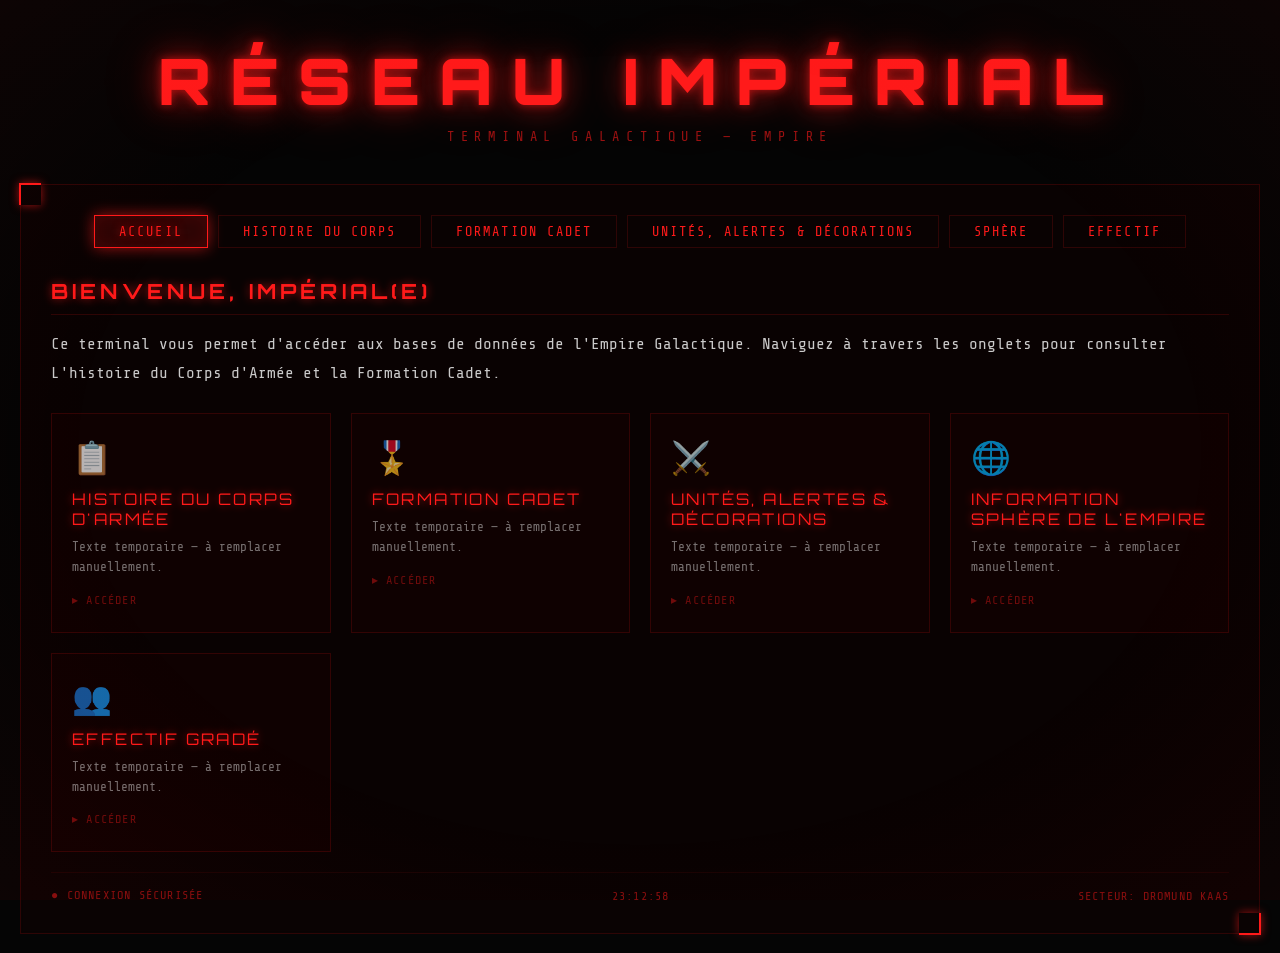
==== commit ccef2cd1: "Update index.html" ====
--- a/index.html
+++ b/index.html
@@ -234,7 +234,7 @@
     <div class="holo-status">
       <span><span class="blink">●</span> CONNEXION SÉCURISÉE</span>
       <span id="horloge">--:--:--</span>
-      <span>SECTEUR: KAAS</span>
+      <span>SECTEUR: DROMUND KAAS</span>
     </div>
   </div>
 
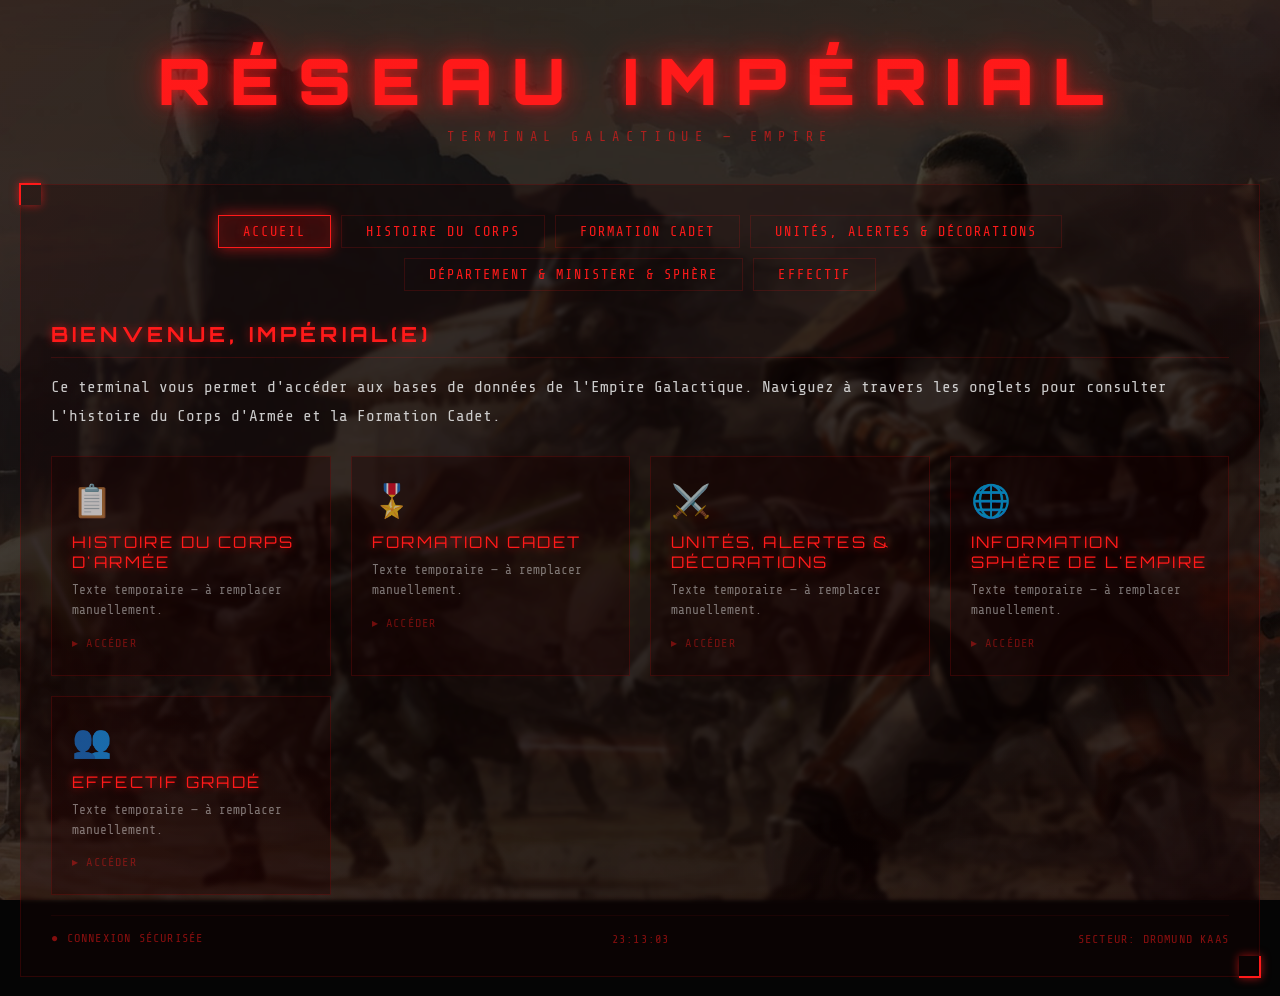
==== commit 149e43d2: "Update index.html" ====
--- a/index.html
+++ b/index.html
@@ -183,7 +183,7 @@
       <a href="histoir.html"><button>Histoire du Corps</button></a>
       <a href="formation.html"><button>Formation Cadet</button></a>
       <a href="unites.html"><button>Unités, Alertes & Décorations</button></a>
-      <a href="sphere.html"><button>Sphère</button></a>
+      <a href="sphere.html"><button>Département & Ministere & Sphère</button></a>
       <a href="effectif.html"><button>Effectif</button></a>
     </div>
 
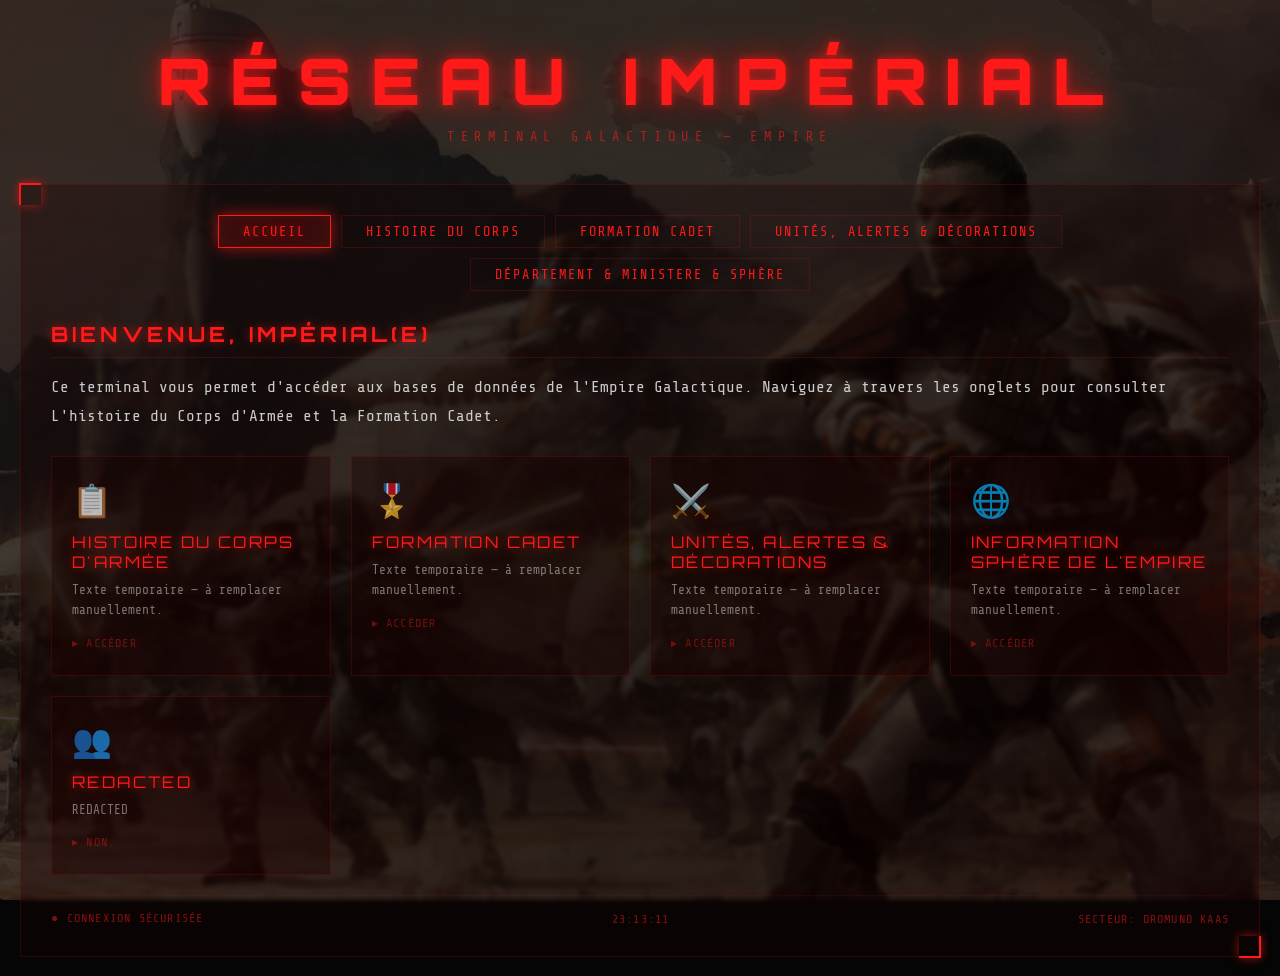
==== commit e88d795b: "Update index.html" ====
--- a/index.html
+++ b/index.html
@@ -184,7 +184,6 @@
       <a href="formation.html"><button>Formation Cadet</button></a>
       <a href="unites.html"><button>Unités, Alertes & Décorations</button></a>
       <a href="sphere.html"><button>Département & Ministere & Sphère</button></a>
-      <a href="effectif.html"><button>Effectif</button></a>
     </div>
 
     <div class="holo-panel active">
@@ -193,7 +192,7 @@
 
       <div class="holo-cards-link">
 
-        <a href="histoire.html" class="holo-card-link">
+        <a href="histoir.html" class="holo-card-link">
           <div class="card-icon">📋</div>
           <div class="card-title">Histoire du Corps d'Armée</div>
           <div class="card-desc">Texte temporaire — à remplacer manuellement.</div>
@@ -221,11 +220,11 @@
           <div class="card-arrow">▸ Accéder</div>
         </a>
 
-        <a href="effectif.html" class="holo-card-link">
+        <a class="holo-card-link">
           <div class="card-icon">👥</div>
-          <div class="card-title">Effectif Gradé</div>
-          <div class="card-desc">Texte temporaire — à remplacer manuellement.</div>
-          <div class="card-arrow">▸ Accéder</div>
+          <div class="card-title">REDACTED</div>
+          <div class="card-desc">REDACTED</div>
+          <div class="card-arrow">▸ NON.</div>
         </a>
 
       </div>
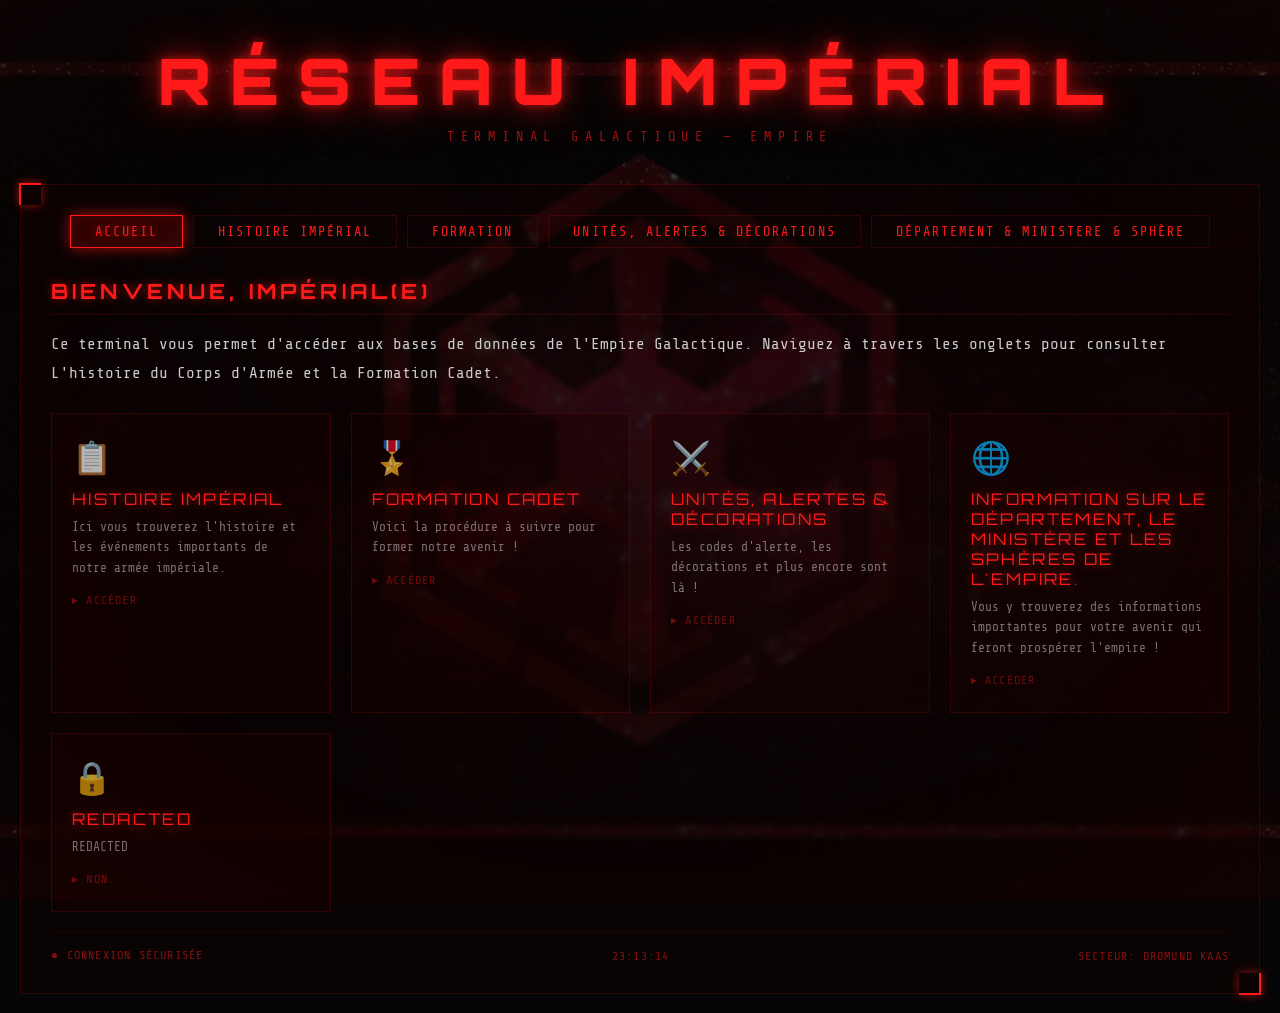
==== commit 62685a0e: "Update index.html" ====
--- a/index.html
+++ b/index.html
@@ -178,10 +178,10 @@
 
   <div class="holo-frame">
 
-    <div class="holo-nav">
+<div class="holo-nav">
       <a href="index.html"><button class="active">Accueil</button></a>
-      <a href="histoir.html"><button>Histoire du Corps</button></a>
-      <a href="formation.html"><button>Formation Cadet</button></a>
+      <a href="histoir.html"><button>Histoire Impérial</button></a>
+      <a href="formation.html"><button>Formation</button></a>
       <a href="unites.html"><button>Unités, Alertes & Décorations</button></a>
       <a href="sphere.html"><button>Département & Ministere & Sphère</button></a>
     </div>
@@ -194,34 +194,34 @@
 
         <a href="histoir.html" class="holo-card-link">
           <div class="card-icon">📋</div>
-          <div class="card-title">Histoire du Corps d'Armée</div>
-          <div class="card-desc">Texte temporaire — à remplacer manuellement.</div>
+          <div class="card-title">Histoire Impérial</div>
+          <div class="card-desc">Ici vous trouverez l'histoire et les événements importants de notre armée impériale.</div>
           <div class="card-arrow">▸ Accéder</div>
         </a>
 
         <a href="formation.html" class="holo-card-link">
           <div class="card-icon">🎖️</div>
           <div class="card-title">Formation Cadet</div>
-          <div class="card-desc">Texte temporaire — à remplacer manuellement.</div>
+          <div class="card-desc">Voici la procédure à suivre pour former notre avenir !</div>
           <div class="card-arrow">▸ Accéder</div>
         </a>
 
         <a href="unites.html" class="holo-card-link">
           <div class="card-icon">⚔️</div>
           <div class="card-title">Unités, Alertes & Décorations</div>
-          <div class="card-desc">Texte temporaire — à remplacer manuellement.</div>
+          <div class="card-desc">Les codes d'alerte, les décorations et plus encore sont là !</div>
           <div class="card-arrow">▸ Accéder</div>
         </a>
 
         <a href="sphere.html" class="holo-card-link">
           <div class="card-icon">🌐</div>
-          <div class="card-title">Information Sphère de l'Empire</div>
-          <div class="card-desc">Texte temporaire — à remplacer manuellement.</div>
+          <div class="card-title">Information sur le département, le ministère et les sphères de l'empire.</div>
+          <div class="card-desc">Vous y trouverez des informations importantes pour votre avenir qui feront prospérer l'empire !</div>
           <div class="card-arrow">▸ Accéder</div>
         </a>
 
         <a class="holo-card-link">
-          <div class="card-icon">👥</div>
+          <div class="card-icon">🔒</div>
           <div class="card-title">REDACTED</div>
           <div class="card-desc">REDACTED</div>
           <div class="card-arrow">▸ NON.</div>
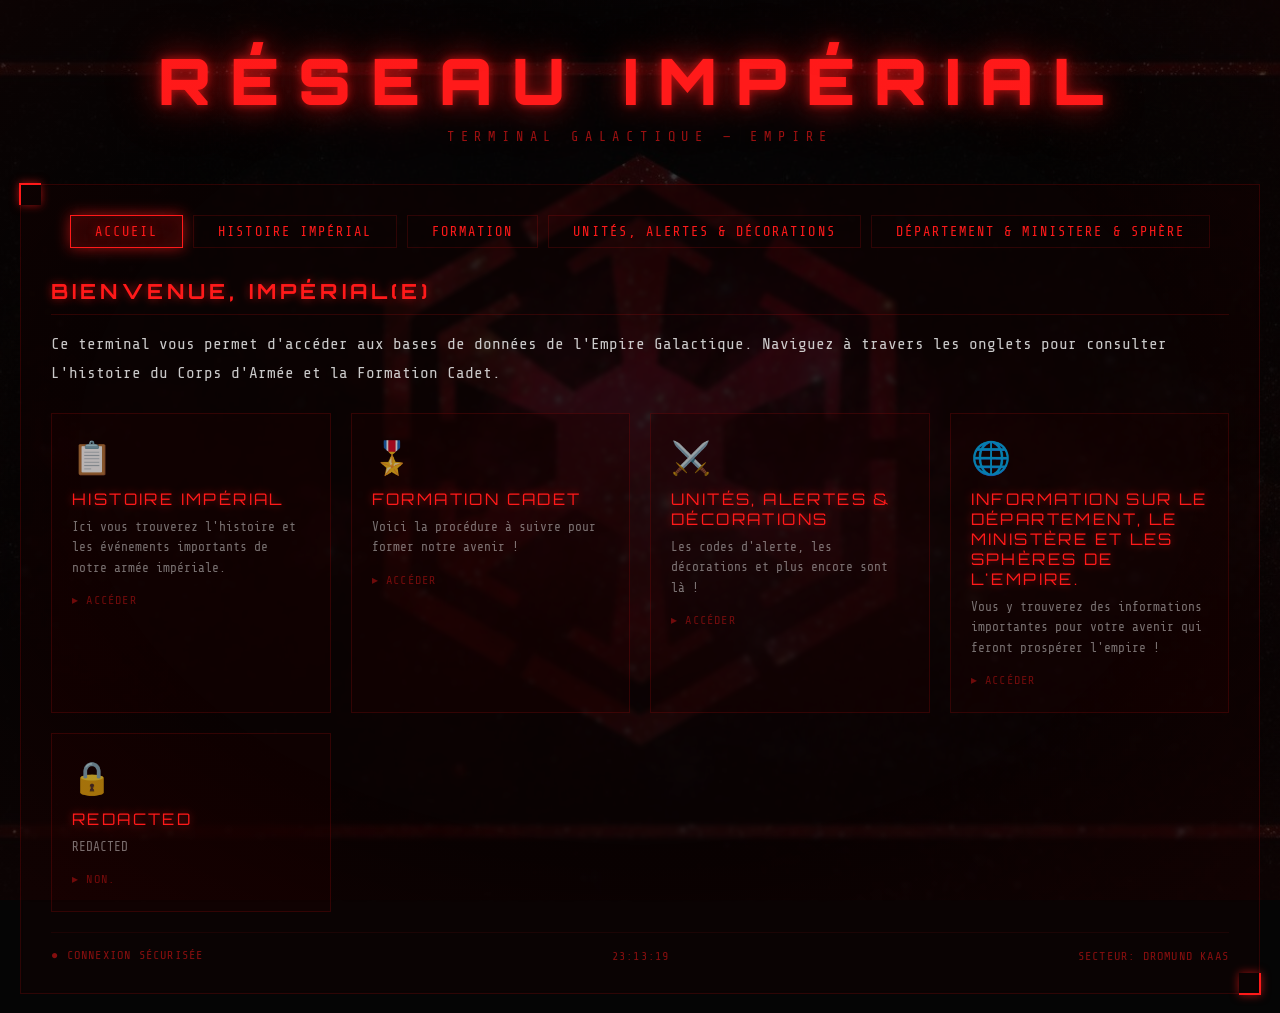
==== commit 90fc9987: "Update index.html" ====
--- a/index.html
+++ b/index.html
@@ -11,7 +11,7 @@
   <!-- DISCORD / OPEN GRAPH EMBED -->
   <meta property="og:type" content="website">
   <meta property="og:title" content="Réseau Impérial — Empire Galactique">
-  <meta property="og:description" content="Terminal d'accès aux bases de données de l'Empire. Histoire du Corps d'Armée et Formation Cadet.">
+  <meta property="og:description" content="Terminal d'accès aux bases de données de l'Empire.">
   <meta property="og:url" content="https://insanity-chan.github.io/Imperial/">
   <meta property="og:image" content="https://insanity-chan.github.io/Imperial/preview.png">
   <meta property="og:site_name" content="Réseau Impérial">
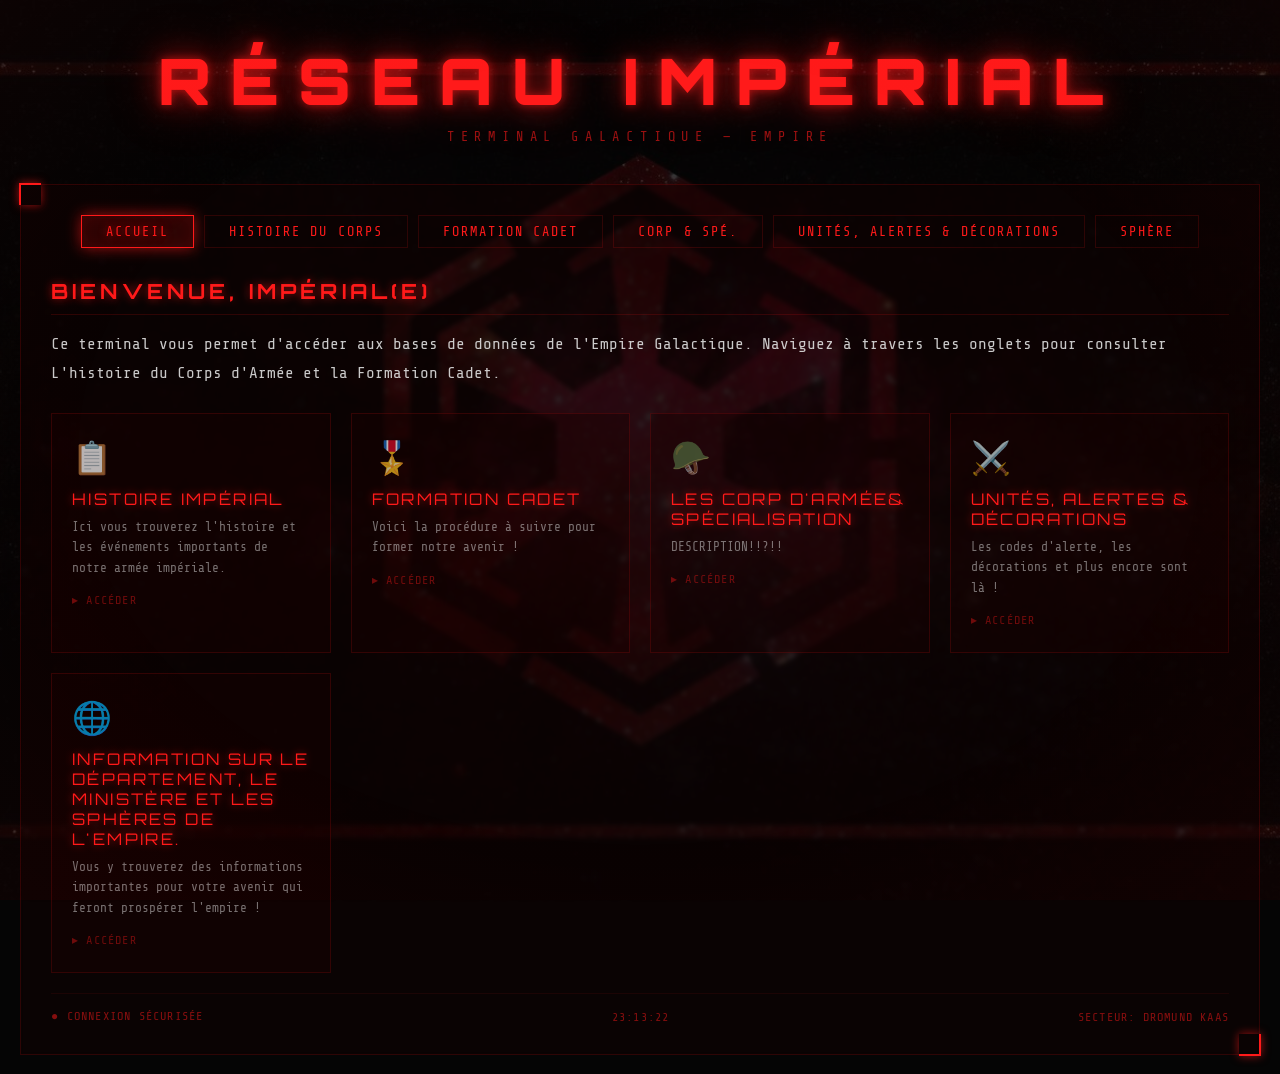
==== commit cc86bada: "Add files via upload" ====
--- a/index.html
+++ b/index.html
@@ -178,12 +178,13 @@
 
   <div class="holo-frame">
 
-<div class="holo-nav">
+    <div class="holo-nav">
       <a href="index.html"><button class="active">Accueil</button></a>
-      <a href="histoir.html"><button>Histoire Impérial</button></a>
-      <a href="formation.html"><button>Formation</button></a>
+      <a href="histoir.html"><button>Histoire du Corps</button></a>
+      <a href="formation.html"><button>Formation Cadet</button></a>
+      <a href="corparmee.html"><button>Corp & Spé.</button></a>
       <a href="unites.html"><button>Unités, Alertes & Décorations</button></a>
-      <a href="sphere.html"><button>Département & Ministere & Sphère</button></a>
+      <a href="sphere.html"><button>Sphère</button></a>
     </div>
 
     <div class="holo-panel active">
@@ -206,6 +207,13 @@
           <div class="card-arrow">▸ Accéder</div>
         </a>
 
+                <a href="corparmee.html" class="holo-card-link">
+          <div class="card-icon">🪖</div>
+          <div class="card-title">Les Corp D'armée& Spécialisation</div>
+          <div class="card-desc">DESCRIPTION!!?!!</div>
+          <div class="card-arrow">▸ Accéder</div>
+        </a>
+
         <a href="unites.html" class="holo-card-link">
           <div class="card-icon">⚔️</div>
           <div class="card-title">Unités, Alertes & Décorations</div>
@@ -218,13 +226,6 @@
           <div class="card-title">Information sur le département, le ministère et les sphères de l'empire.</div>
           <div class="card-desc">Vous y trouverez des informations importantes pour votre avenir qui feront prospérer l'empire !</div>
           <div class="card-arrow">▸ Accéder</div>
-        </a>
-
-        <a class="holo-card-link">
-          <div class="card-icon">🔒</div>
-          <div class="card-title">REDACTED</div>
-          <div class="card-desc">REDACTED</div>
-          <div class="card-arrow">▸ NON.</div>
         </a>
 
       </div>
